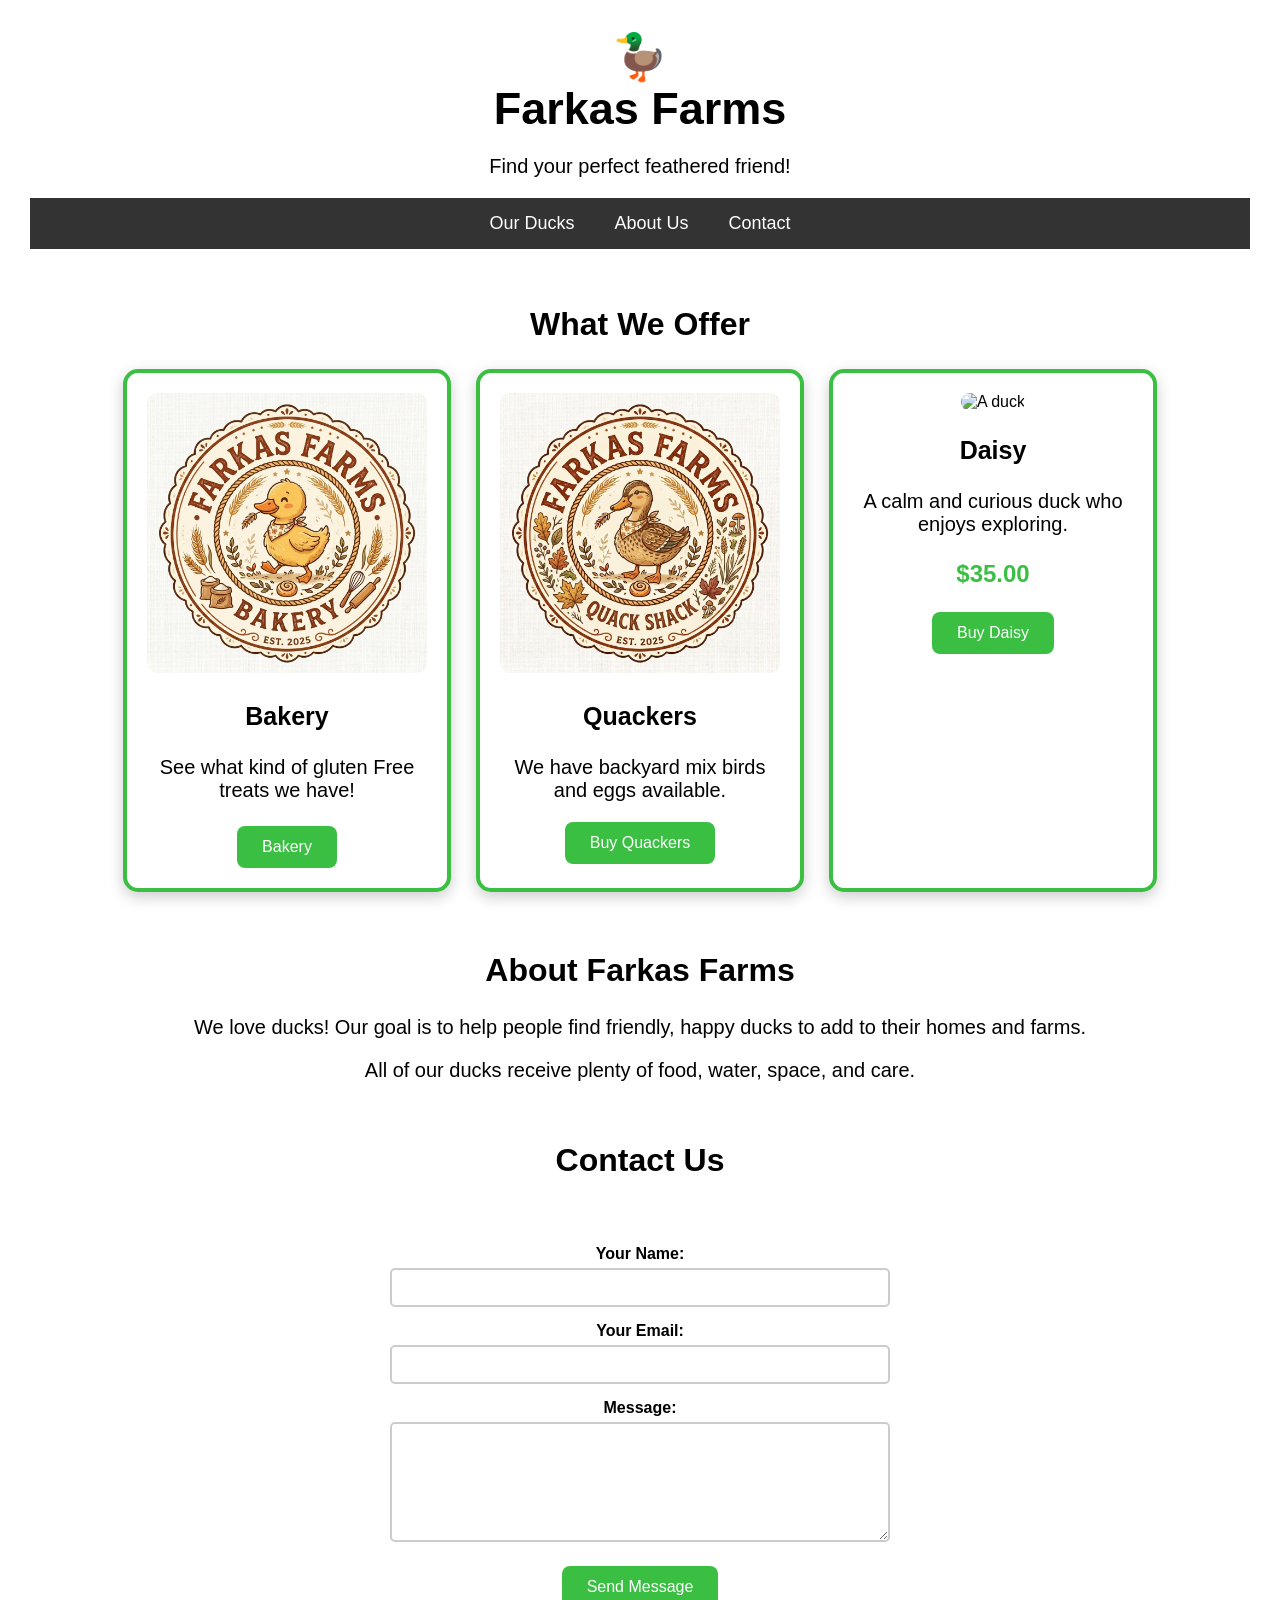
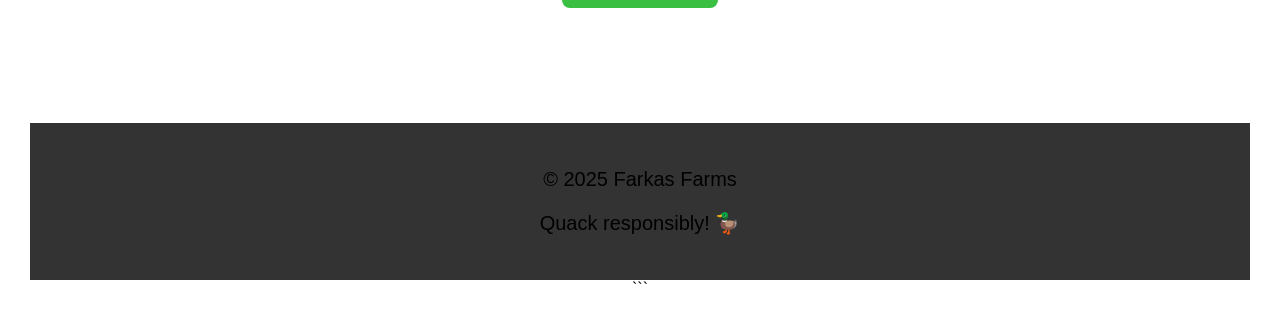
==== index.html @ ebb779b7 "Fix HTML formatting and structure" ====
<!DOCTYPE html>
<html lang="en">
<head>
    <meta charset="UTF-8">
    <meta name="viewport" content="width=device-width, initial-scale=1.0">
    <title>Farkas Farms</title>

    <!-- Connects your CSS file -->
    <link rel="stylesheet" href="ducks.css">
</head>

<body>

    <!-- Header -->
    <header>
        <h1>🦆</h1>
        <h1>Farkas Farms</h1>
        <p>Find your perfect feathered friend!</p>
    <!-- Navigation -->
    <nav>
        <a href="#ducks">Our Ducks</a>
        <a href="#about">About Us</a>
        <a href="#contact">Contact</a>
    </nav>

    <!-- Main Content -->
    <main>

        <section id="ducks">
            <h2>What We Offer</h2>

            <div class="duck-container">

                <!-- Duck 1 -->
                <div class="duck-card">
                    <img 
                        src="Photos\bakery.jpg" 
                        alt="Bakery">
                    
                    <h3>Bakery</h3>
                    <p>See what kind of gluten Free treats we have!</p>
                    <p class="price"></p>
                    <button>Bakery</button>
                </div>

                <!-- Duck 2 -->
                <div class="duck-card">
                    <img 
                        src="Photos\quack.jpg"
                        alt="Ducks/Chickens">
                    
                    <h3>Quackers</h3>
                    <p>We have backyard mix birds and eggs available.</p>
                    <button>Buy Quackers</button>
                </div>

                <!-- Duck 3 -->
                <div class="duck-card">
                    <img 
                        src="https://cdn.freecodecamp.org/curriculum/labs/forest.jpg" 
                        alt="A duck">
                    
                    <h3>Daisy</h3>
                    <p>A calm and curious duck who enjoys exploring.</p>
                    <p class="price">$35.00</p>
                    <button>Buy Daisy</button>
                </div>

            </div>
        </section>

        <!-- About -->
        <section id="about">
            <h2>About Farkas Farms</h2>

            <p>
                We love ducks! Our goal is to help people find
                friendly, happy ducks to add to their homes and farms.
            </p>

            <p>
                All of our ducks receive plenty of food, water,
                space, and care.
            </p>
        </section>

        <!-- Contact -->
        <section id="contact">
            <h2>Contact Us</h2>

            <form>
                <label for="name">Your Name:</label>
                <input type="text" id="name" name="name">

                <label for="email">Your Email:</label>
                <input type="email" id="email" name="email">

                <label for="message">Message:</label>
                <textarea id="message" name="message"></textarea>

                <button type="submit">Send Message</button>
            </form>
        </section>

    </main>

    <!-- Footer -->
    <footer>
        <p>&copy; 2025 Farkas Farms</p>
        <p>Quack responsibly! 🦆</p>
    </footer>

</body>
</html>
```
---- ducks.css ----
/* =========================
   GENERAL PAGE
   ========================= */

body {
    background-color: #eeeeee;
    font-family: Arial, sans-serif;
    margin: 0;
    color: #333333;
}


/* =========================
   HEADER
   ========================= */

header {
    background-color: white;
    color: black;
    text-align: center;
    padding: 30px;
}

header h1 {
    font-size: 45px;
    margin: 0;
}

header p {
    font-size: 20px;
}


/* =========================
   NAVIGATION
   ========================= */

nav {
    background-color: #333333;
    display: flex;
    justify-content: center;
    gap: 40px;
    padding: 15px;
}

nav a {
    color: white;
    text-decoration: none;
    font-size: 18px;
}

nav a:hover {
    color: rgb(191, 58, 182);
}


/* =========================
   MAIN CONTENT
   ========================= */

main {
    max-width: 1100px;
    margin: auto;
    padding: 30px;
}

section {
    margin-bottom: 60px;
}

h2 {
    text-align: center;
    font-size: 32px;
}


/* =========================
   DUCK CARDS
   ========================= */

.duck-container {
    display: flex;
    justify-content: center;
    gap: 25px;
    flex-wrap: wrap;
}

p{
    color: black;
}

.duck-card {
    background-color: white;
    width: 280px;
    padding: 20px;
    border-radius: 15px;

    /* Green and complementary purple */
    border: 4px solid rgb(58, 191, 67);

    text-align: center;

    box-shadow: 0 5px 15px rgba(0, 0, 0, 0.2);
}

.duck-card img {
    width: 100%;
    height: auto;
    object-fit: cover;
    border-radius: 10px;
}

.duck-card h3 {
    font-size: 25px;
    color: black;

}

.price {
    font-size: 24px;
    font-weight: bold;
    color: rgb(58, 191, 67);
}


/* =========================
   BUTTONS
   ========================= */

button {
    background-color: rgb(58, 191, 67);
    color: white;

    border: none;
    border-radius: 8px;

    padding: 12px 25px;
    font-size: 16px;

    cursor: pointer;
}

button:hover {
    background-color: rgb(191, 58, 182);
}


/* =========================
   CONTACT FORM
   ========================= */

form {
    background-color: white;
    max-width: 500px;
    margin: auto;
    padding: 25px;
    border-radius: 15px;
    color:  black;
}

form label {
    display: block;
    margin-top: 15px;
    font-weight: bold;
}

form input,
form textarea {
    width: 100%;
    box-sizing: border-box;

    padding: 10px;
    margin-top: 5px;

    border: 2px solid #cccccc;
    border-radius: 5px;
}

form textarea {
    height: 120px;
    resize: vertical;
}

form button {
    margin-top: 20px;
}


/* =========================
   FOOTER
   ========================= */

footer {
    background-color: #333333;
    color: white;
    text-align: center;
    padding: 25px;
}
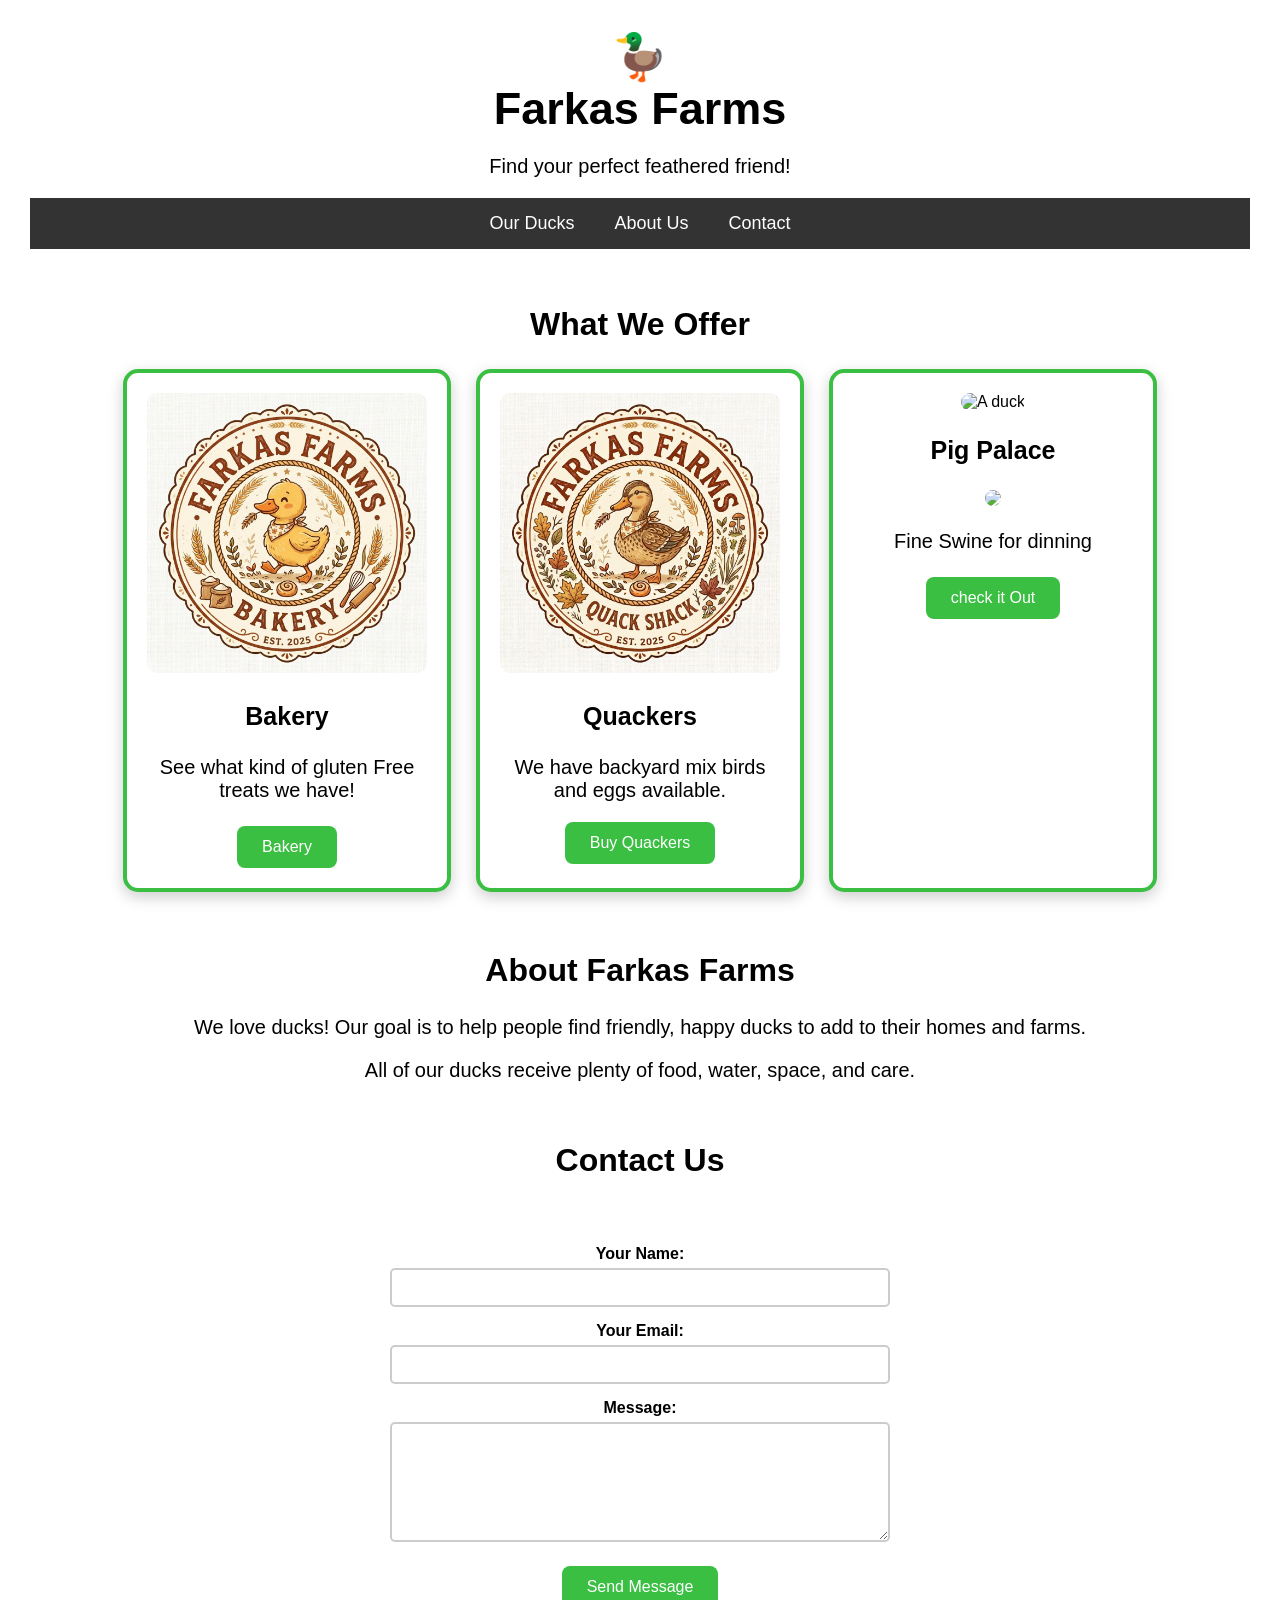
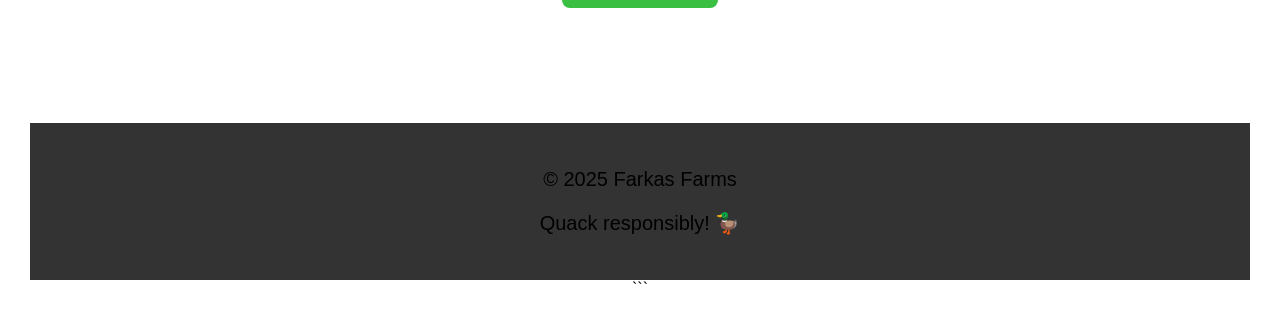
==== commit 100802a1: "Add new duck card for 'Pig Palace' Updated the duck card section to include a new duck 'Pig Palace' " ====
--- a/index.html
+++ b/index.html
@@ -61,10 +61,11 @@
                         src="https://cdn.freecodecamp.org/curriculum/labs/forest.jpg" 
                         alt="A duck">
                     
-                    <h3>Daisy</h3>
-                    <p>A calm and curious duck who enjoys exploring.</p>
-                    <p class="price">$35.00</p>
-                    <button>Buy Daisy</button>
+                    <h3>Pig Palace</h3>
+                    <img src="photos/pig palace.png">
+                    <p>Fine Swine for dinning</p>
+                    <p class="price"></p>
+                    <button>check it Out</button>
                 </div>
 
             </div>
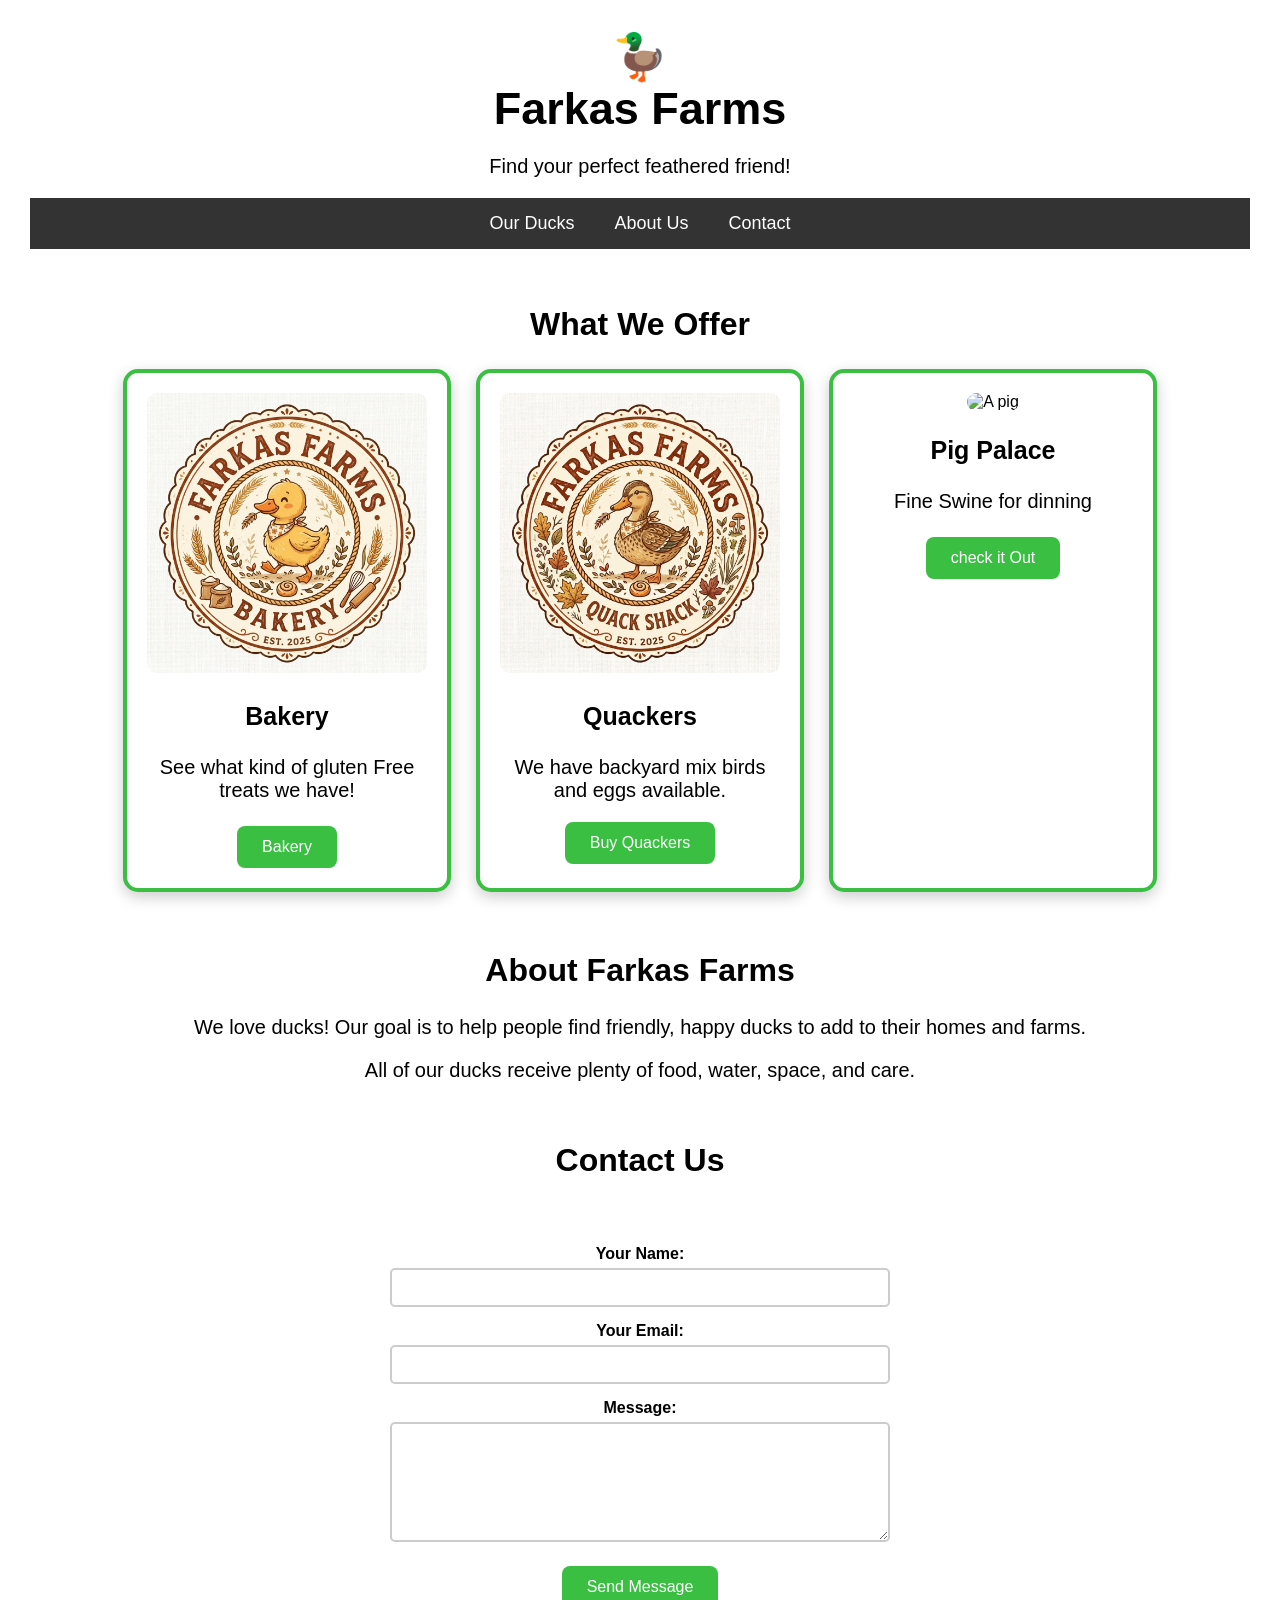
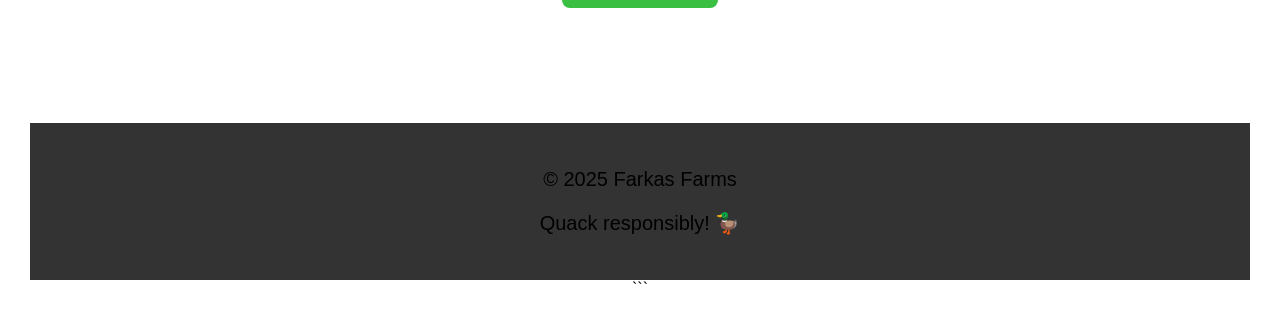
==== commit 67b4a9dd: "Revise index.html for Farkas Farms Updated the HTML structure and content for Farkas Farms website." ====
--- a/index.html
+++ b/index.html
@@ -57,12 +57,9 @@
 
                 <!-- Duck 3 -->
                 <div class="duck-card">
-                    <img 
-                        src="https://cdn.freecodecamp.org/curriculum/labs/forest.jpg" 
-                        alt="A duck">
+                    <img src="Photos/pig palace.png" alt="A pig">
                     
                     <h3>Pig Palace</h3>
-                    <img src="photos/pig palace.png">
                     <p>Fine Swine for dinning</p>
                     <p class="price"></p>
                     <button>check it Out</button>
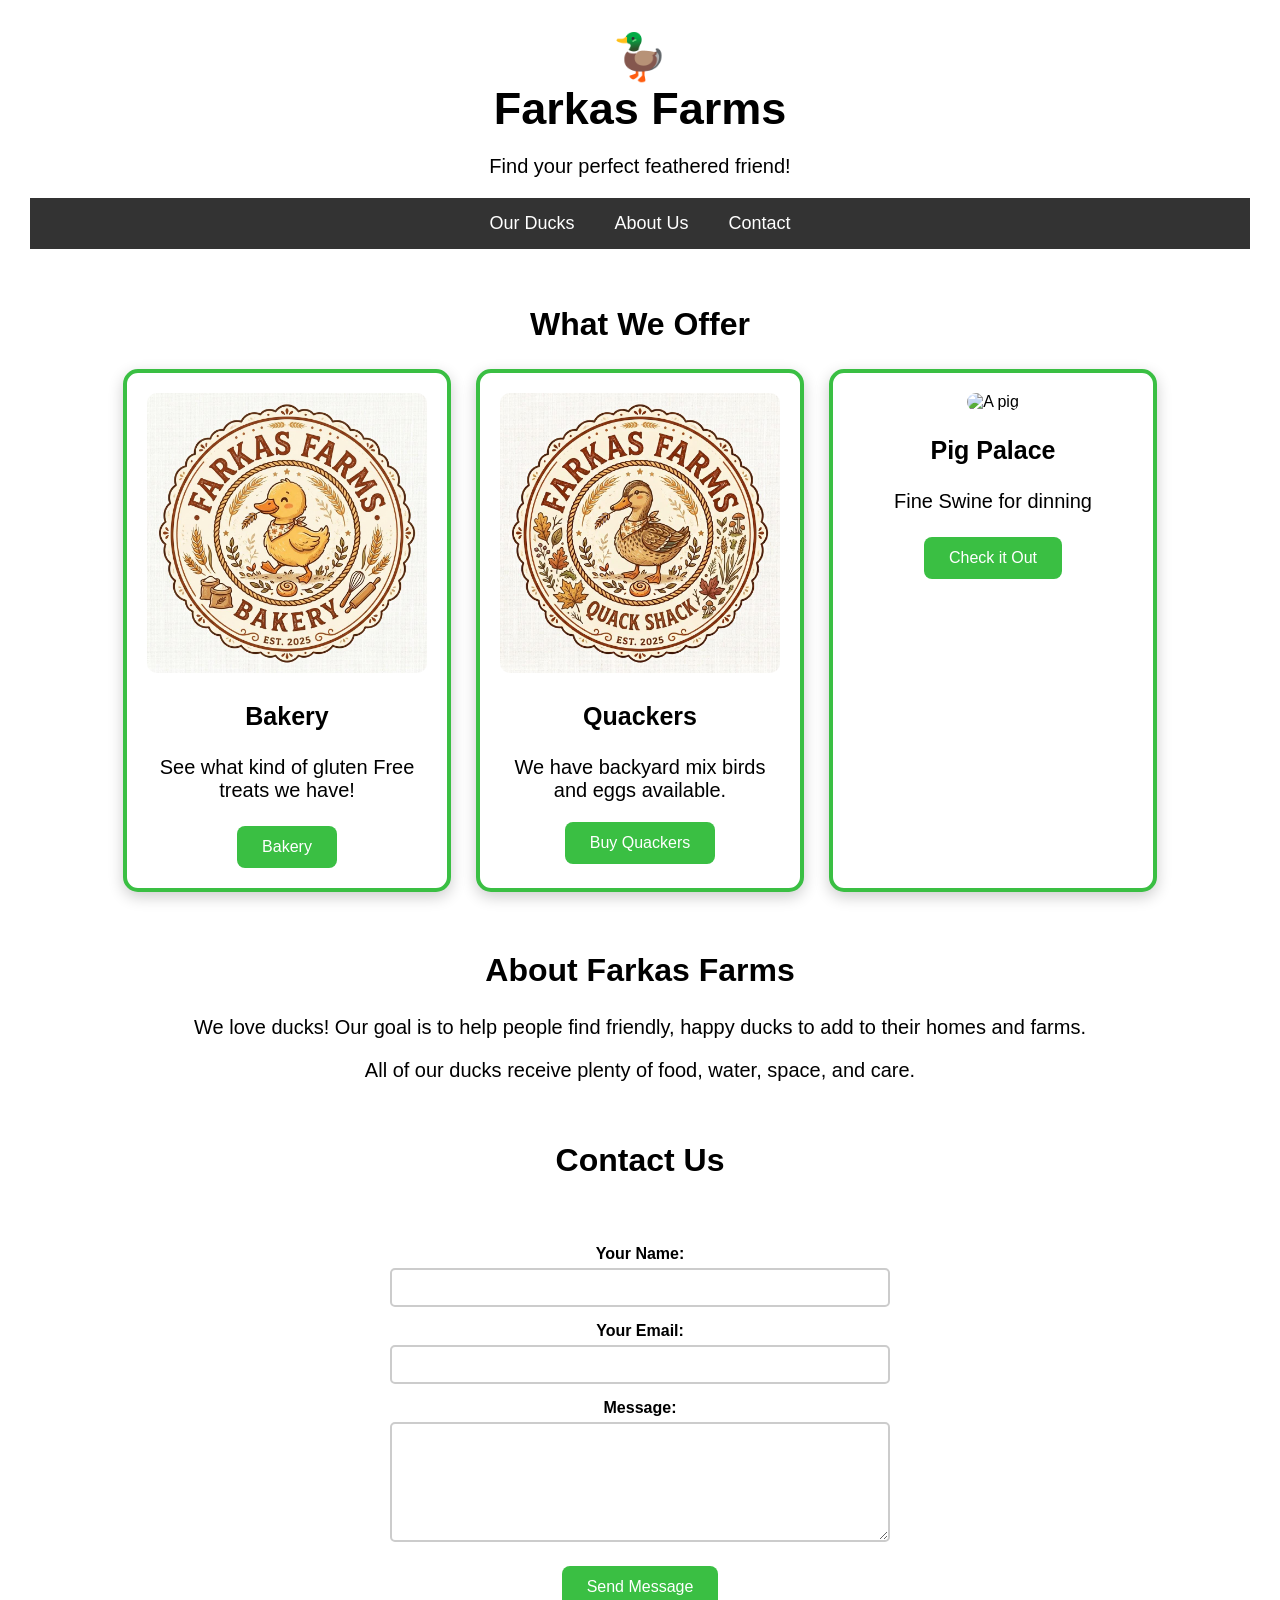
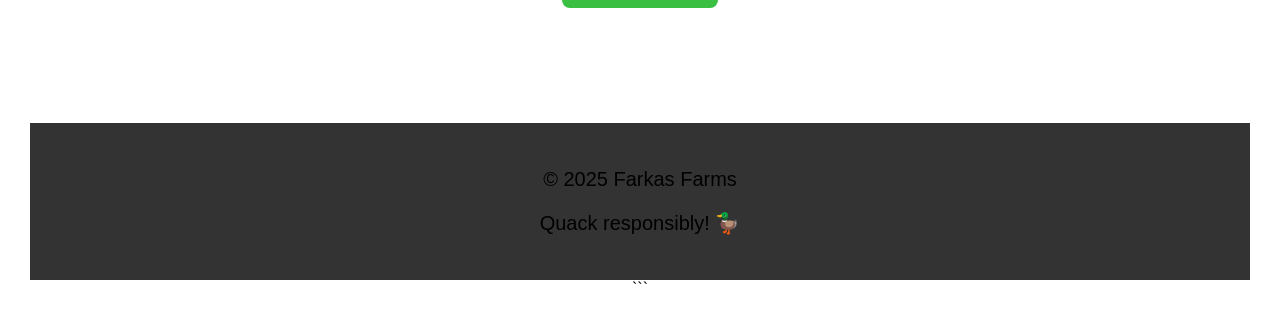
==== commit 810ef06c: "Update index.html" ====
--- a/index.html
+++ b/index.html
@@ -62,7 +62,7 @@
                     <h3>Pig Palace</h3>
                     <p>Fine Swine for dinning</p>
                     <p class="price"></p>
-                    <button>check it Out</button>
+                    <button>Check it Out</button>
                 </div>
 
             </div>
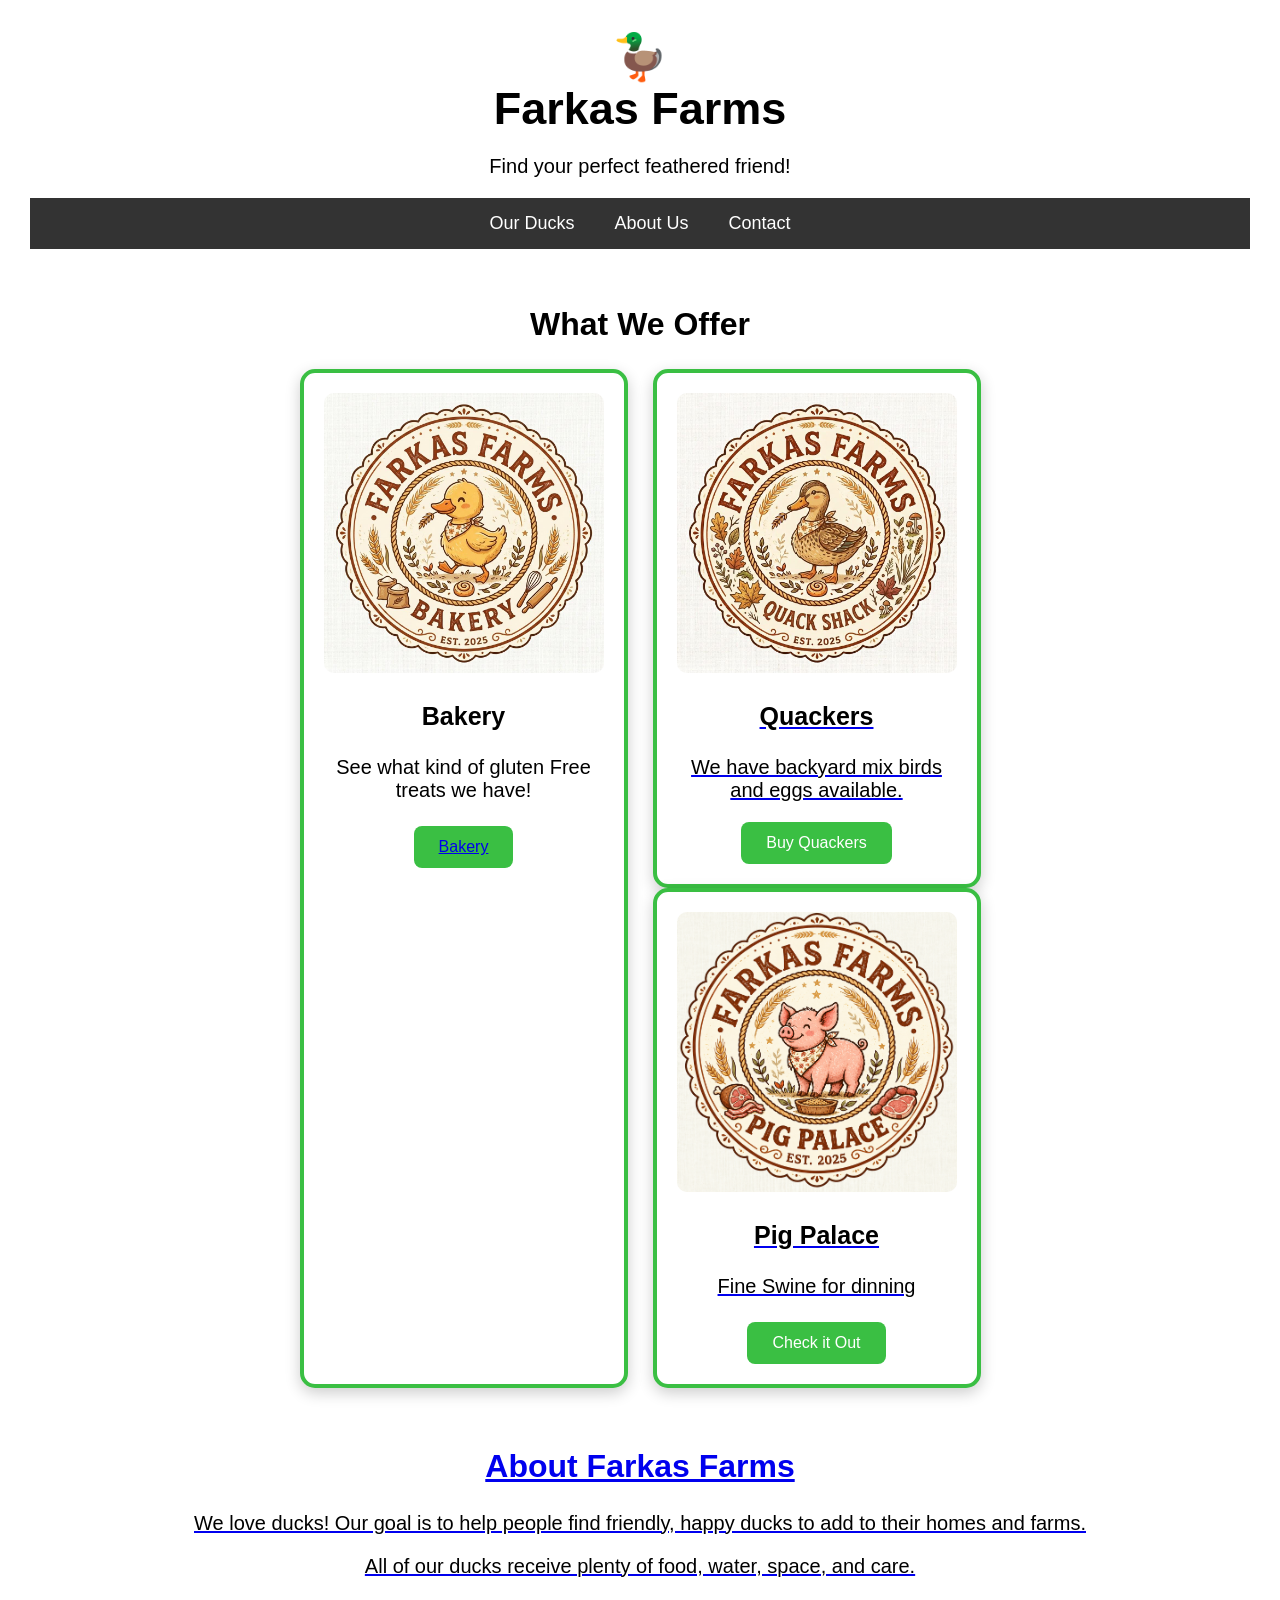
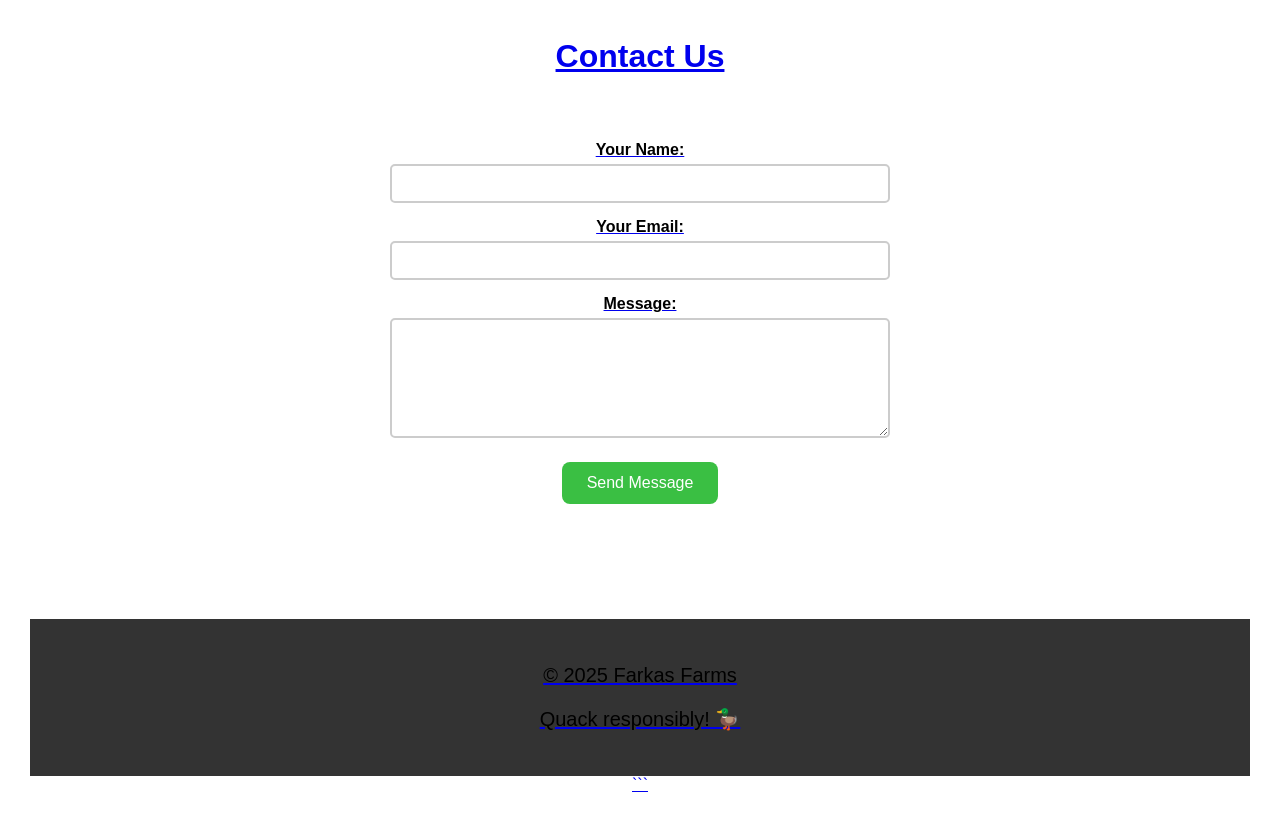
==== commit 977c44a1: "Update index.html" ====
--- a/index.html
+++ b/index.html
@@ -41,7 +41,7 @@
                     <h3>Bakery</h3>
                     <p>See what kind of gluten Free treats we have!</p>
                     <p class="price"></p>
-                    <button>Bakery</button>
+                    <button><a href="bakery.html">Bakery</button>
                 </div>
 
                 <!-- Duck 2 -->
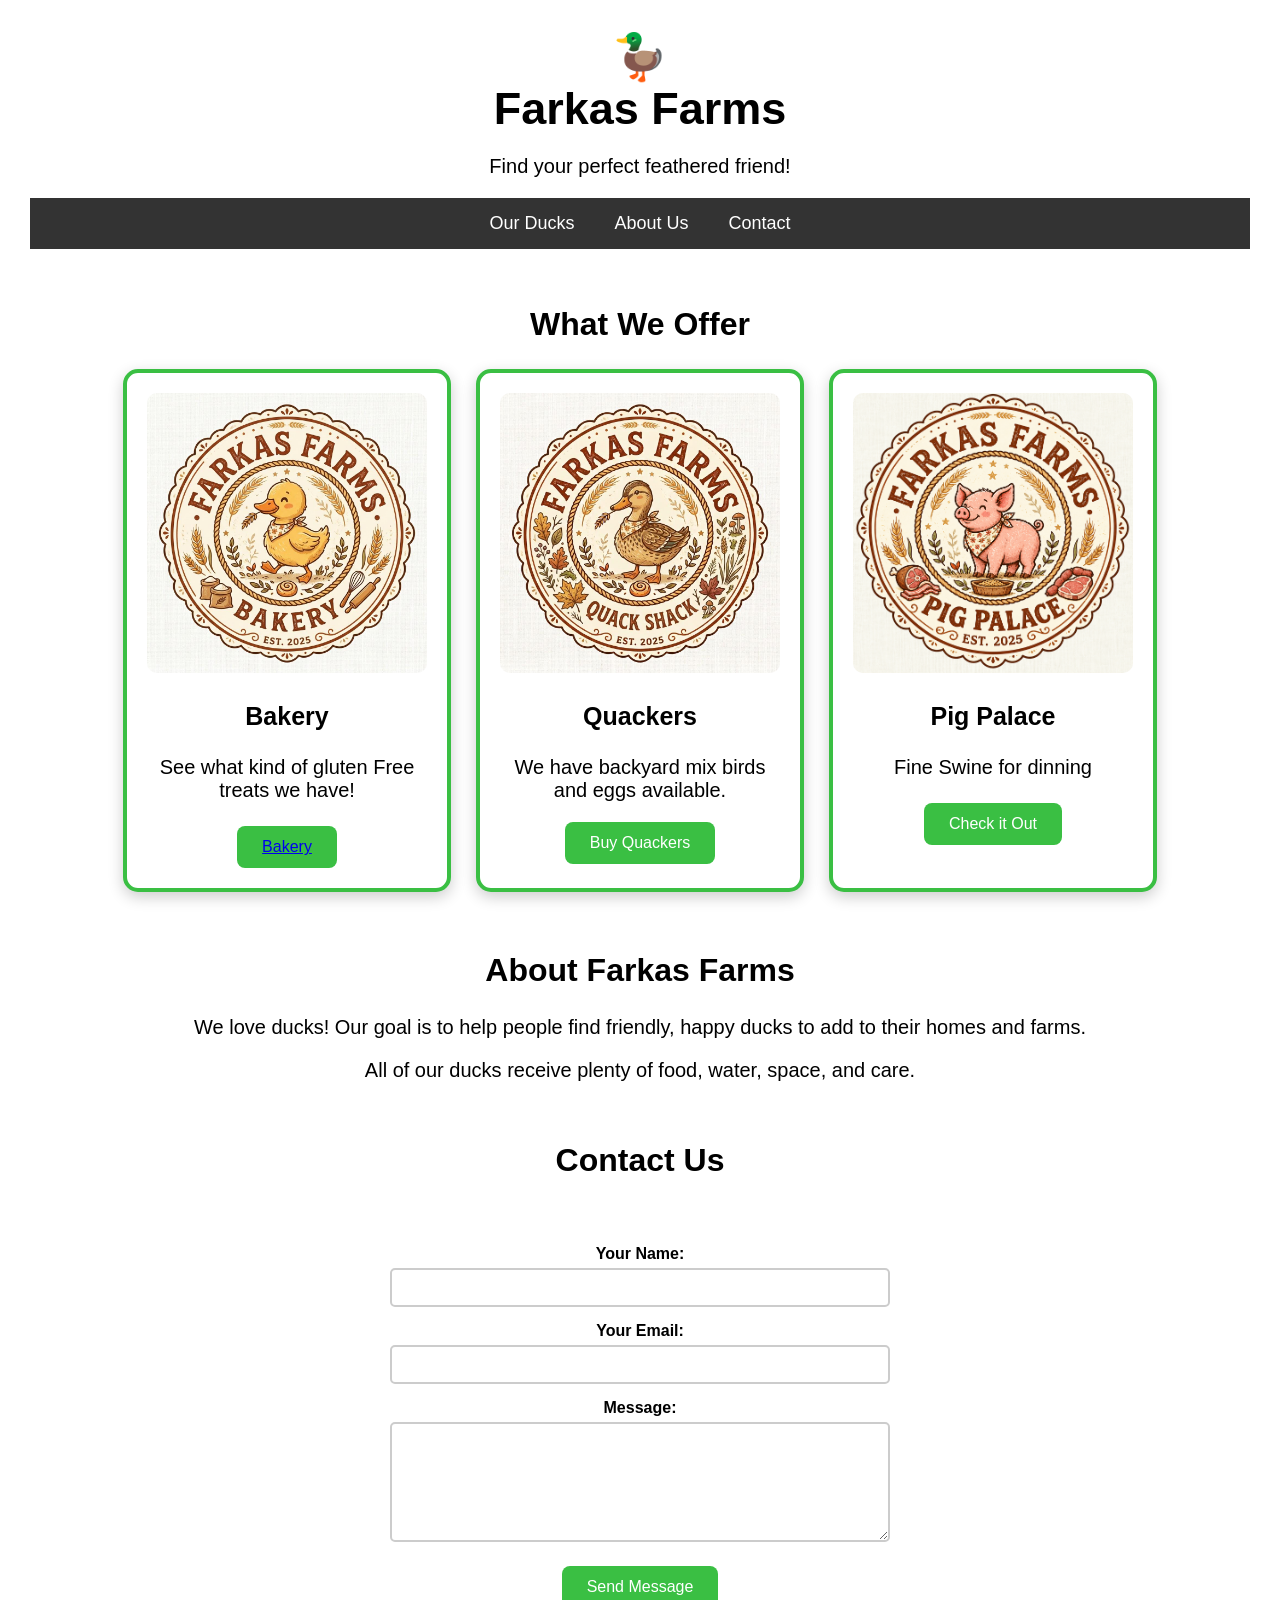
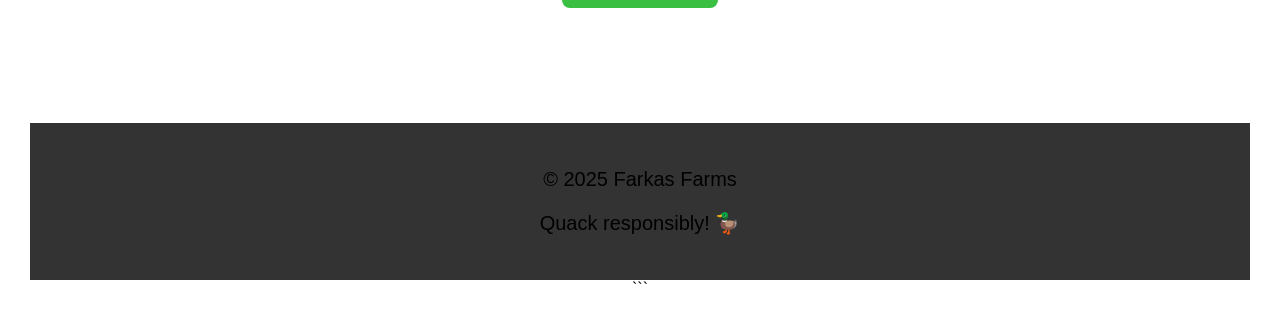
==== commit 276383ba: "Update index.html" ====
--- a/index.html
+++ b/index.html
@@ -41,7 +41,7 @@
                     <h3>Bakery</h3>
                     <p>See what kind of gluten Free treats we have!</p>
                     <p class="price"></p>
-                    <button><a href="bakery.html">Bakery</button>
+                    <button><a href="bakery.html">Bakery</a></button>
                 </div>
 
                 <!-- Duck 2 -->
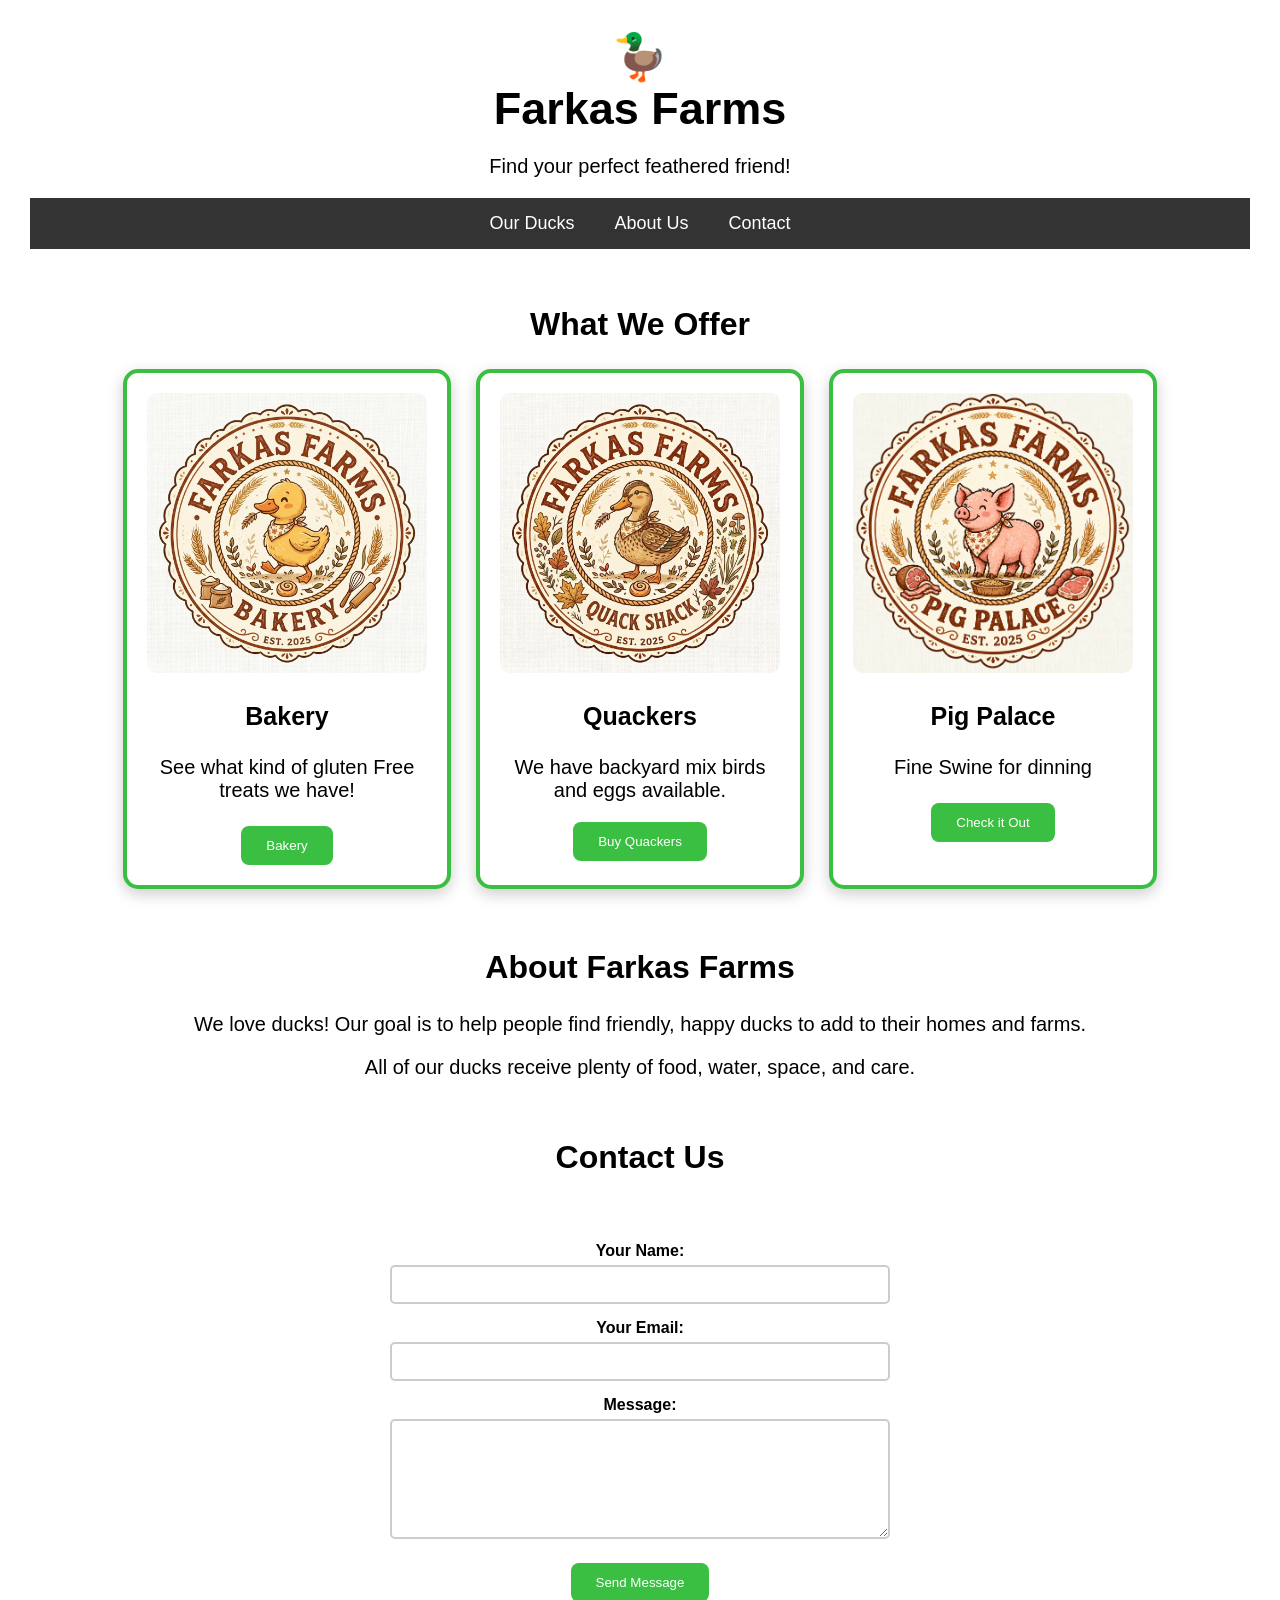
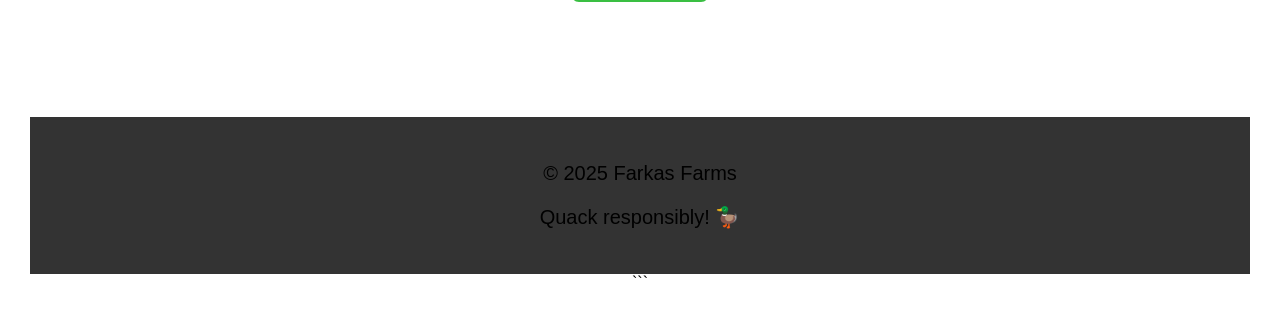
==== commit 476a9e6f: "Fix HTML structure and formatting" ====
--- a/index.html
+++ b/index.html
@@ -41,7 +41,7 @@
                     <h3>Bakery</h3>
                     <p>See what kind of gluten Free treats we have!</p>
                     <p class="price"></p>
-                    <button><a href="bakery.html">Bakery</a></button>
+                    <button><a href="Bakery.html">Bakery</a></button>
                 </div>
 
                 <!-- Duck 2 -->
--- a/ducks.css
+++ b/ducks.css
@@ -131,14 +131,16 @@
 button {
     background-color: rgb(58, 191, 67);
     color: white;
-
     border: none;
     border-radius: 8px;
-
-    padding: 12px 25px;
+    padding: 12px 25px;te
     font-size: 16px;
-
     cursor: pointer;
+}
+
+a{
+    text-decoration: none;
+    color: white;
 }
 
 button:hover {
